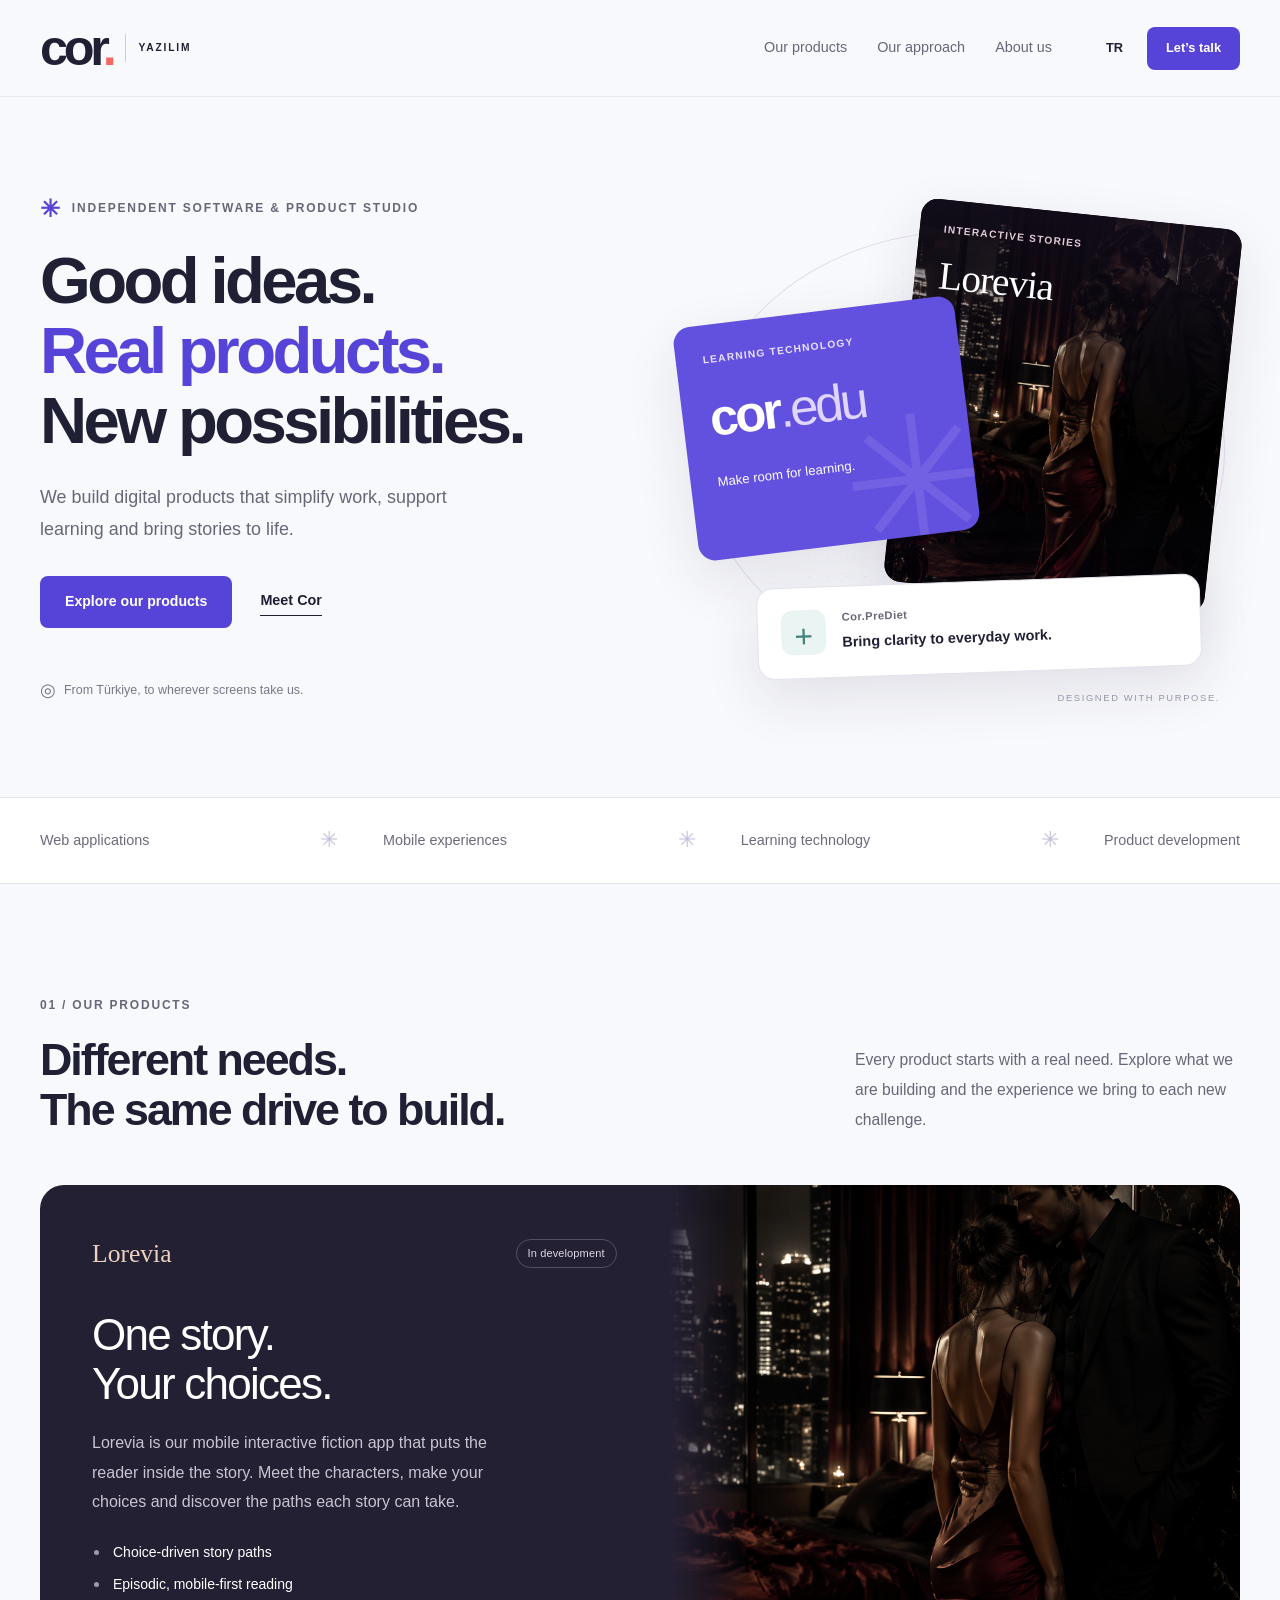
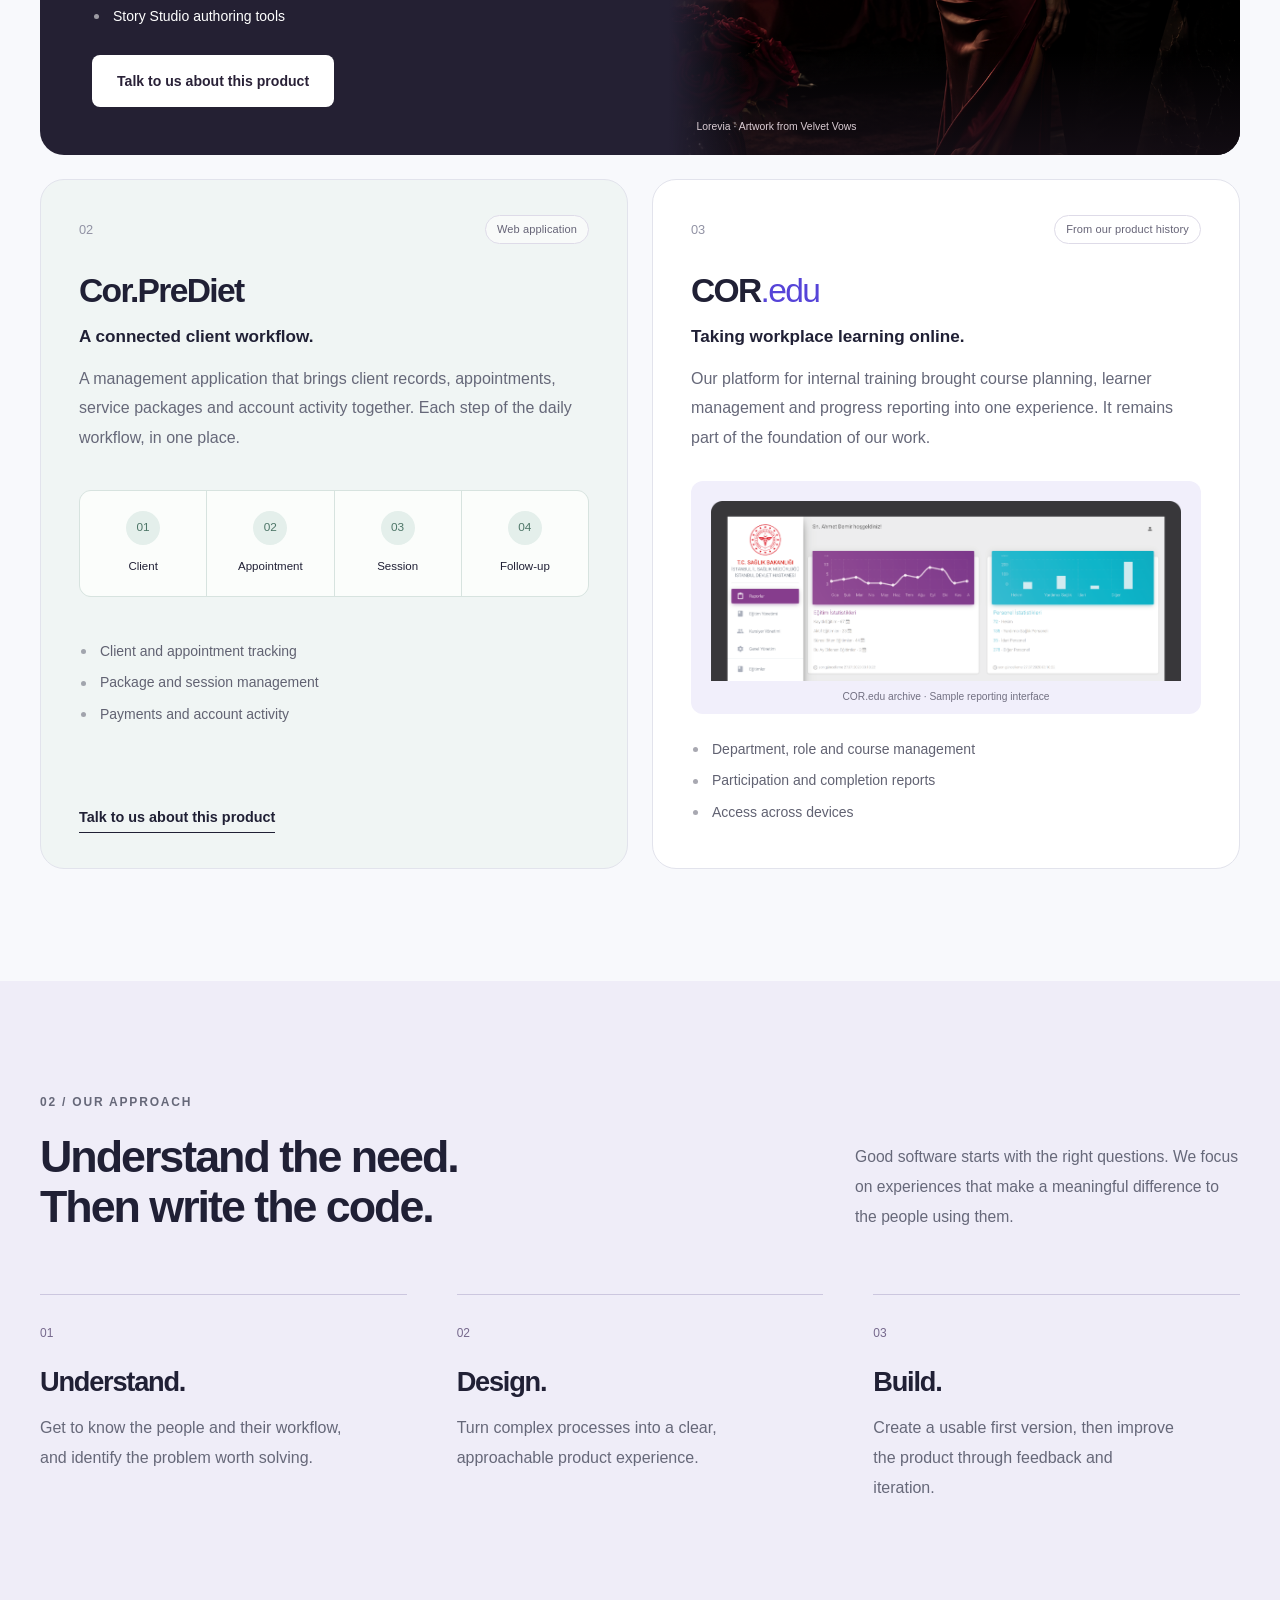
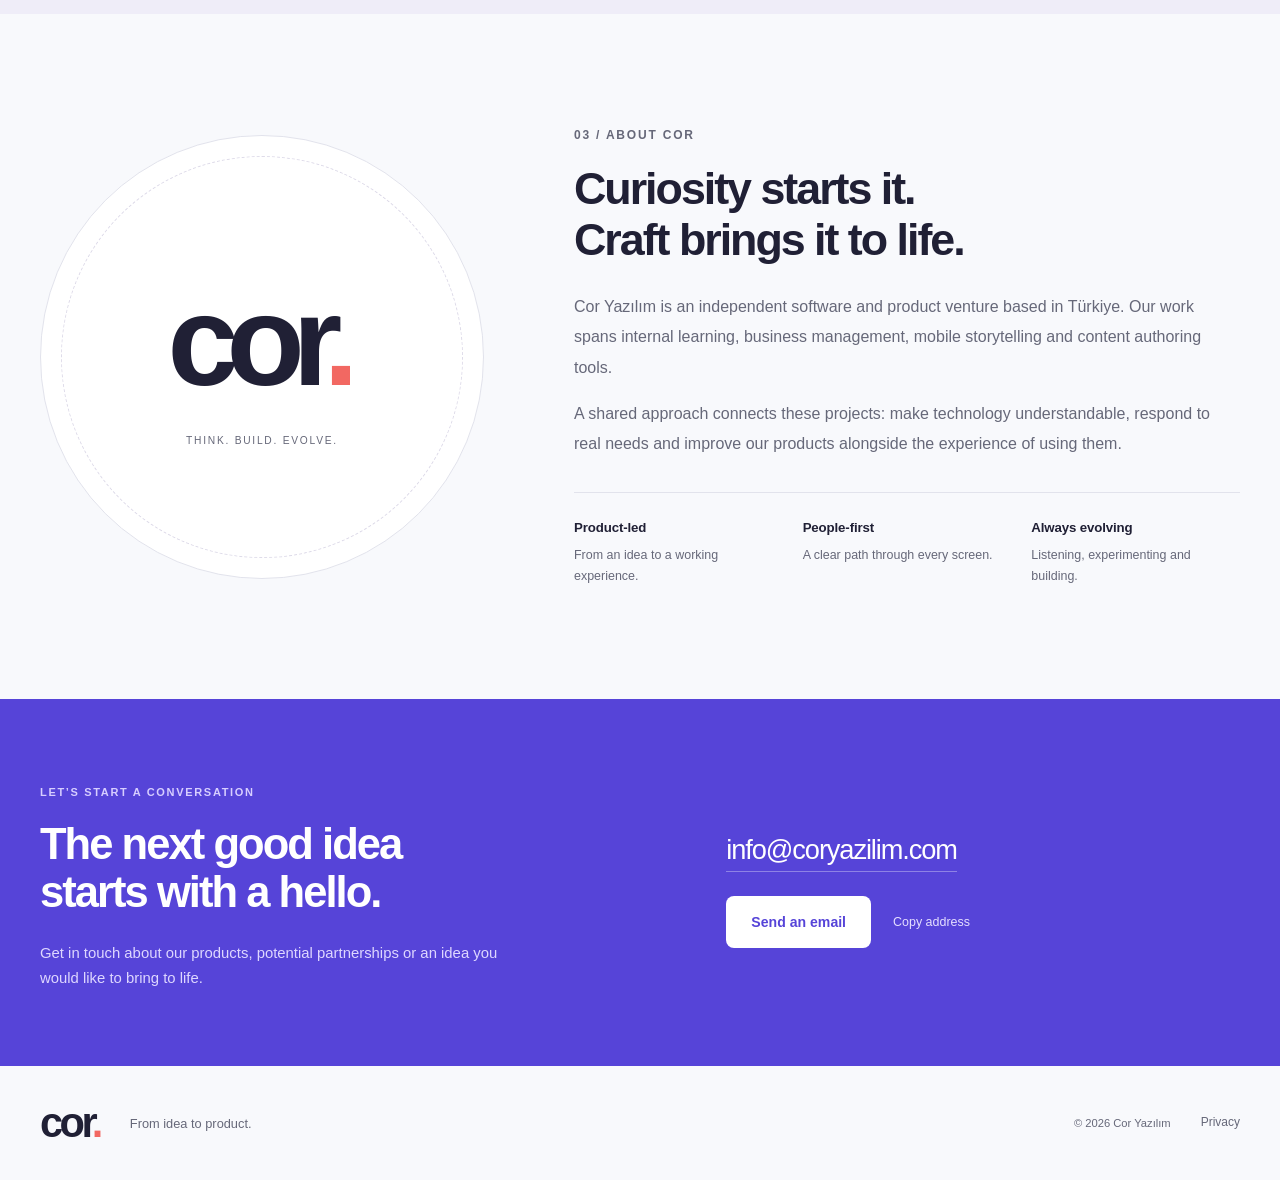
==== en/index.html @ 8e8648dd "Publish Cor Yazılım website in Turkish and English" ====
<!doctype html>
<html lang="en">
<head>
  <meta charset="utf-8"><meta name="viewport" content="width=device-width, initial-scale=1">
  <title>Cor Yazılım — From idea to product.</title><meta name="description" content="Cor Yazılım is an independent software and product studio in Türkiye, building web and mobile products for learning, business operations and interactive storytelling.">
  <meta name="theme-color" content="#f8f9fc"><link rel="canonical" href="https://coryazilim.com/en/">
  <link rel="alternate" hreflang="tr" href="https://coryazilim.com/"><link rel="alternate" hreflang="en" href="https://coryazilim.com/en/"><link rel="alternate" hreflang="x-default" href="https://coryazilim.com/">
  <meta property="og:type" content="website"><meta property="og:site_name" content="Cor Yazılım"><meta property="og:title" content="Cor Yazılım — From idea to product."><meta property="og:description" content="Cor Yazılım is an independent software and product studio in Türkiye, building web and mobile products for learning, business operations and interactive storytelling."><meta property="og:url" content="https://coryazilim.com/en/"><meta property="og:locale" content="en_US">
  <link rel="icon" href="../assets/favicon.svg" type="image/svg+xml"><link rel="stylesheet" href="../assets/site.css"><script src="../assets/site.js" defer></script>
  <script type="application/ld+json">{"@context":"https://schema.org","@type":"Organization","name":"Cor Yazılım","url":"https://coryazilim.com","email":"info@coryazilim.com","description":"Cor Yazılım is an independent software and product studio in Türkiye, building web and mobile products for learning, business operations and interactive storytelling."}</script>
</head>
<body>
<a class="skip-link" href="#main">Skip to content</a>
<header class="site-header"><div class="container header-inner">
  <a class="brand" href="../en/" aria-label="Cor Yazılım"><span class="wordmark">cor<span>.</span></span><span class="brand-label">YAZILIM</span></a>
  <nav class="desktop-nav" aria-label="Main navigation"><a href="#products">Our products</a><a href="#approach">Our approach</a><a href="#about">About us</a></nav>
  <div class="header-actions"><a class="language-link" href="../" hreflang="tr" lang="tr" aria-label="Türkçe görüntüle">TR</a><a class="button button-small header-contact" href="#contact">Let’s talk</a><button class="menu-toggle" aria-expanded="false" aria-controls="mobile-nav"><span>Menu</span><span class="menu-icon" aria-hidden="true"></span></button></div>
</div><nav id="mobile-nav" class="mobile-nav" aria-label="Menu" hidden><a href="#products">Our products</a><a href="#approach">Our approach</a><a href="#about">About us</a><a href="#contact">Let’s talk</a></nav></header>
<main id="main">
<section class="hero container" aria-labelledby="hero-title">
  <div class="hero-copy"><p class="eyebrow"><span class="mini-mark" aria-hidden="true">✳</span>INDEPENDENT SOFTWARE & PRODUCT STUDIO</p><h1 id="hero-title">Good ideas.<br><span>Real products.</span><br>New possibilities.</h1><p class="hero-intro">We build digital products that simplify work, support learning and bring stories to life.</p><div class="hero-actions"><a class="button" href="#products">Explore our products</a><a class="text-link" href="#about">Meet Cor</a></div><p class="hero-foot"><span aria-hidden="true">◎</span>From Türkiye, to wherever screens take us.</p></div>
  <div class="product-composition" aria-label="Our products">
    <div class="composition-grid" aria-hidden="true"></div><span class="composition-orbit" aria-hidden="true"></span>
    <a href="#lorevia" class="preview-card preview-lorevia"><img src="../assets/lorevia-story.png" alt="" width="941" height="1672" fetchpriority="high"><div class="preview-lorevia-content"><span class="micro-label">INTERACTIVE STORIES</span><strong>Lorevia</strong><span>Your choices shape the story.</span></div></a>
    <a href="#cor-edu" class="preview-card preview-edu"><span class="micro-label">LEARNING TECHNOLOGY</span><strong>cor<span>.edu</span></strong><span>Make room for learning.</span><span class="edu-symbol" aria-hidden="true">✳</span></a>
    <a href="#prediet" class="preview-card preview-clinic"><span class="clinic-icon" aria-hidden="true">+</span><div><span class="micro-label">Cor.PreDiet</span><strong>Bring clarity to everyday work.</strong></div></a>
    <span class="composition-note" aria-hidden="true">DESIGNED WITH PURPOSE.</span>
  </div>
</section>
<div class="expertise-strip"><div class="container"><span>Web applications</span><span><i aria-hidden="true">✳</i>Mobile experiences</span><span><i aria-hidden="true">✳</i>Learning technology</span><span><i aria-hidden="true">✳</i>Product development</span></div></div>
<section id="products" class="section container" aria-labelledby="products-title">
  <div class="section-heading"><div><p class="eyebrow">01 / OUR PRODUCTS</p><h2 id="products-title">Different needs.<br>The same drive to build.</h2></div><p>Every product starts with a real need. Explore what we are building and the experience we bring to each new challenge.</p></div>
  <article class="product-feature" id="lorevia"><div class="feature-copy"><div class="product-topline"><span class="product-name">Lorevia</span><span class="badge">In development</span></div><h3>One story.<br>Your choices.</h3><p>Lorevia is our mobile interactive fiction app that puts the reader inside the story. Meet the characters, make your choices and discover the paths each story can take.</p><ul class="feature-list"><li>Choice-driven story paths</li><li>Episodic, mobile-first reading</li><li>Story Studio authoring tools</li></ul><a class="button button-light" href="mailto:info@coryazilim.com?subject=Lorevia">Talk to us about this product</a></div><figure class="lorevia-art"><img src="../assets/lorevia-story.png" alt="Lorevia · Artwork from Velvet Vows" width="941" height="1672" loading="lazy"><figcaption>Lorevia · Artwork from Velvet Vows</figcaption></figure></article>
  <div class="product-grid">
    <article class="product-card clinic-card" id="prediet"><div class="product-topline"><span class="product-number">02</span><span class="badge badge-light">Web application</span></div><h3>Cor.PreDiet</h3><p class="product-subtitle">A connected client workflow.</p><p>A management application that brings client records, appointments, service packages and account activity together. Each step of the daily workflow, in one place.</p><div class="workflow" aria-label="A connected client workflow."><div><span class="workflow-number">01</span><span>Client</span></div><div><span class="workflow-number">02</span><span>Appointment</span></div><div><span class="workflow-number">03</span><span>Session</span></div><div><span class="workflow-number">04</span><span>Follow-up</span></div></div><ul class="feature-list"><li>Client and appointment tracking</li><li>Package and session management</li><li>Payments and account activity</li></ul><a class="text-link" href="mailto:info@coryazilim.com?subject=Cor.PreDiet">Talk to us about this product</a></article>
    <article class="product-card edu-card" id="cor-edu"><div class="product-topline"><span class="product-number">03</span><span class="badge badge-light">From our product history</span></div><h3>COR<span>.edu</span></h3><p class="product-subtitle">Taking workplace learning online.</p><p>Our platform for internal training brought course planning, learner management and progress reporting into one experience. It remains part of the foundation of our work.</p><figure class="edu-art"><a href="../assets/cor-edu.png" target="_blank" rel="noopener" aria-label="COR.edu archive · Sample reporting interface"><img src="../assets/cor-edu.png" alt="COR.edu archive · Sample reporting interface" width="4066" height="3309" loading="lazy"></a><figcaption>COR.edu archive · Sample reporting interface</figcaption></figure><ul class="feature-list"><li>Department, role and course management</li><li>Participation and completion reports</li><li>Access across devices</li></ul></article>
  </div>
</section>
<section id="approach" class="approach section" aria-labelledby="approach-title"><div class="container"><div class="section-heading"><div><p class="eyebrow">02 / OUR APPROACH</p><h2 id="approach-title">Understand the need.<br>Then write the code.</h2></div><p>Good software starts with the right questions. We focus on experiences that make a meaningful difference to the people using them.</p></div><div class="steps"><article><span class="step-number">01</span><h3>Understand.</h3><p>Get to know the people and their workflow, and identify the problem worth solving.</p></article><article><span class="step-number">02</span><h3>Design.</h3><p>Turn complex processes into a clear, approachable product experience.</p></article><article><span class="step-number">03</span><h3>Build.</h3><p>Create a usable first version, then improve the product through feedback and iteration.</p></article></div></div></section>
<section id="about" class="section container about" aria-labelledby="about-title"><div class="about-brand" aria-hidden="true"><span>cor<span>.</span></span><p>THINK. BUILD. EVOLVE.</p></div><div class="about-copy"><p class="eyebrow">03 / ABOUT COR</p><h2 id="about-title">Curiosity starts it.<br>Craft brings it to life.</h2><p>Cor Yazılım is an independent software and product venture based in Türkiye. Our work spans internal learning, business management, mobile storytelling and content authoring tools.</p><p>A shared approach connects these projects: make technology understandable, respond to real needs and improve our products alongside the experience of using them.</p><div class="values"><div><h3>Product-led</h3><p>From an idea to a working experience.</p></div><div><h3>People-first</h3><p>A clear path through every screen.</p></div><div><h3>Always evolving</h3><p>Listening, experimenting and building.</p></div></div></div></section>
<section id="contact" class="contact-section" aria-labelledby="contact-title"><div class="container contact-inner"><div><p class="eyebrow">LET’S START A CONVERSATION</p><h2 id="contact-title">The next good idea<br>starts with a hello.</h2><p>Get in touch about our products, potential partnerships or an idea you would like to bring to life.</p></div><div class="contact-actions"><a class="contact-email" href="mailto:info@coryazilim.com?subject=Cor%20Yaz%C4%B1l%C4%B1m">info@coryazilim.com</a><div><a class="button button-white" href="mailto:info@coryazilim.com?subject=Cor%20Yaz%C4%B1l%C4%B1m">Send an email</a><button class="copy-email" data-email="info@coryazilim.com" data-success="Email address copied." data-failure="You can select and copy the email address.">Copy address</button></div><p class="copy-status" role="status" aria-live="polite"></p></div></div></section>
</main>
<footer class="container site-footer"><a class="brand" href="#main" aria-label="Cor Yazılım"><span class="wordmark">cor<span>.</span></span><span class="brand-label">YAZILIM</span></a><p>From idea to product.</p><div><span>© 2026 Cor Yazılım</span><button class="privacy-open">Privacy</button></div></footer>
<dialog class="privacy-dialog" aria-labelledby="privacy-title"><div><button class="privacy-close" aria-label="Close">×</button><p class="eyebrow">COR YAZILIM</p><h2 id="privacy-title">About your privacy</h2><p>This website uses no contact forms, analytics tools or tracking cookies. Email links open your own email application; messages are not sent through this website. The site is hosted on GitHub Pages, which may process technical access logs.</p><a class="text-link" href="mailto:info@coryazilim.com">info@coryazilim.com</a></div></dialog>
</body></html>
---- assets/site.css ----
@charset "UTF-8";
:root{--ink:#202035;--muted:#666879;--paper:#f8f9fc;--purple:#5644d8;--coral:#f26862;--line:#e2e3ec;--radius:24px;--font:Inter,-apple-system,BlinkMacSystemFont,"Segoe UI",sans-serif}
*{box-sizing:border-box}html{scroll-behavior:smooth;scroll-padding-top:100px}body{margin:0;background:var(--paper);color:var(--ink);font-family:var(--font);font-size:16px;line-height:1.65;-webkit-font-smoothing:antialiased}a{color:inherit;text-decoration:none}button{font:inherit;color:inherit;cursor:pointer}a,button{-webkit-tap-highlight-color:transparent}button:disabled{cursor:default}img{max-width:100%;display:block}button,a{touch-action:manipulation}a:focus-visible,button:focus-visible{outline:3px solid var(--coral);outline-offset:5px}button{border:0}h1,h2,h3,p,figure{margin:0}h1,h2,h3{line-height:1.12;letter-spacing:-.045em}h2{font-size:clamp(2rem,3.5vw,3.1rem);font-weight:650}h3{font-weight:650}p{color:var(--muted)}.container{width:min(1200px,calc(100% - 80px));margin-inline:auto}.section{padding-block:112px}.eyebrow{font-size:.75rem;letter-spacing:.15em;font-weight:650;line-height:1.6;color:var(--muted);display:flex;align-items:center;gap:10px}.mini-mark{font-size:24px;color:var(--purple);line-height:1}.skip-link{position:fixed;top:12px;left:12px;transform:translateY(-160%);z-index:30;padding:12px 24px;background:var(--ink);color:white;border-radius:6px}.skip-link:focus{transform:translateY(0)}
.site-header{position:sticky;top:0;z-index:20;background:rgba(248,249,252,.94);backdrop-filter:blur(20px);border-bottom:1px solid rgba(226,227,236,.7)}.header-inner{display:flex;align-items:center;justify-content:space-between;height:96px;gap:32px}.brand{display:flex;gap:12px;align-items:center;flex-shrink:0}.wordmark{font-size:3.15rem;letter-spacing:-.085em;font-weight:800;line-height:1}.wordmark>span{color:var(--coral)}.brand-label{font-size:.64rem;letter-spacing:.18em;border-left:1px solid #cbccd6;padding:6px 0 6px 13px;font-weight:600}.desktop-nav{display:flex;gap:30px;margin-left:auto;margin-right:22px}.desktop-nav a{font-size:.9rem;color:var(--muted);transition:color .2s}.desktop-nav a:hover,.text-link:hover{color:var(--purple)}.header-actions{display:flex;align-items:center;gap:24px}.language-link{font-size:.8rem;font-weight:650;padding:8px 0}.button{min-height:52px;display:inline-flex;align-items:center;justify-content:center;padding:13px 25px;border-radius:8px;background:var(--purple);color:#fff;font-weight:600;font-size:.88rem;transition:background .2s,transform .2s;line-height:1.5}.button:hover{background:#4231b5;transform:translateY(-2px)}.button-small{min-height:43px;padding:10px 19px;font-size:.8rem}.text-link{font-size:.9rem;font-weight:600;border-bottom:1px solid currentColor;padding:3px 0;align-self:center;line-height:1.5}.menu-toggle{display:none;background:transparent;align-items:center;gap:9px;padding:10px 0;font-size:.85rem}.menu-icon{width:20px;height:9px;border-block:1.5px solid}.mobile-nav{padding:0 24px 20px;border-top:1px solid var(--line)}.mobile-nav a{padding:12px 0;display:block}.mobile-nav[hidden]{display:none}
.hero{min-height:700px;display:grid;grid-template-columns:1.1fr 1fr;align-items:center;gap:35px;padding-block:80px 72px}.hero h1{font-size:clamp(3.25rem,5.1vw,4.6rem);line-height:1.075;letter-spacing:-.055em;font-weight:650;margin:25px 0}.hero h1>span{color:var(--purple)}.hero-intro{font-size:1.12rem;line-height:1.8;max-width:465px}.hero-actions{display:flex;gap:28px;align-items:center;margin-top:30px}.hero-foot{font-size:.78rem;display:flex;align-items:center;gap:8px;margin-top:48px;color:#777888}.hero-foot>span{font-size:18px}.product-composition{height:510px;position:relative;isolation:isolate}.composition-grid{position:absolute;inset:10px -12px 0 0;background-image:radial-gradient(#d7d6e3 .8px,transparent .8px);background-size:19px 19px;mask-image:radial-gradient(ellipse,black 30%,transparent 72%);z-index:-2}.composition-orbit{position:absolute;inset:35px 15px 35px 15px;border:1px solid #e3deef;border-radius:50%;z-index:-1;transform:rotate(-25deg)}.preview-card{position:absolute;border-radius:17px;box-shadow:0 20px 55px #2c24471c;transition:transform .4s cubic-bezier(.2,.65,.3,1)}.preview-card:hover{transform:translateY(-8px) rotate(0)}.preview-lorevia{width:58%;height:385px;right:16px;top:17px;overflow:hidden;background:#251927;transform:rotate(6deg);color:white}.preview-lorevia img{width:100%;height:100%;object-fit:cover;object-position:center 37%}.preview-lorevia:after{position:absolute;content:"";inset:0;background:linear-gradient(transparent 28%,#1c1122e8)}.preview-lorevia-content{position:absolute;bottom:25px;left:24px;right:20px;z-index:1;display:flex;flex-direction:column;gap:7px}.micro-label{font-size:.64rem;letter-spacing:.12em;font-weight:600;line-height:1.5}.preview-lorevia-content>.micro-label{color:#e2ccd7}.preview-lorevia-content strong{font-family:Georgia,serif;font-size:2.45rem;letter-spacing:-.025em;font-weight:400}.preview-lorevia-content>span:last-child{font-size:.78rem;color:#f4dfe9}.preview-edu{width:51%;min-height:235px;left:0;top:115px;padding:27px;background:#6250df;color:white;transform:rotate(-7deg);display:flex;flex-direction:column;gap:10px;overflow:hidden}.preview-edu strong{font-size:3.2rem;letter-spacing:-.065em;z-index:1}.preview-edu strong>span{font-weight:400;color:#dfd5ff}.preview-edu>span:not(.micro-label):not(.edu-symbol){font-size:.82rem;z-index:1}.preview-edu .micro-label{color:#e8e2ff;z-index:1}.edu-symbol{position:absolute;right:-19px;bottom:-55px;font-size:180px;line-height:1.2;opacity:.1}.preview-clinic{bottom:33px;left:13%;width:80%;display:flex;align-items:center;gap:16px;padding:22px 23px;background:#fff;border:1px solid var(--line);transform:rotate(-2deg)}.clinic-icon{height:45px;width:45px;display:grid;place-items:center;border-radius:12px;background:#eaf4f2;color:#44837b;font-size:2rem;font-weight:300;flex-shrink:0}.preview-clinic>div{display:flex;flex-direction:column;gap:5px}.preview-clinic .micro-label{color:var(--muted);font-size:.7rem;letter-spacing:.04em}.preview-clinic strong{font-size:.9rem;font-weight:600}.composition-note{position:absolute;right:20px;bottom:0;font-size:.59rem;letter-spacing:.17em;color:#9996aa}.expertise-strip{border-block:1px solid var(--line);background:#fff}.expertise-strip>.container{display:flex;align-items:center;justify-content:space-between;gap:20px;min-height:85px}.expertise-strip span{display:flex;align-items:center;gap:45px;color:#6b6b7d;font-weight:500;font-size:.9rem}.expertise-strip i{font-style:normal;color:#c4bfd9;font-size:22px}
.section-heading{display:flex;justify-content:space-between;gap:80px;align-items:end;margin-bottom:50px}.section-heading h2{margin-top:19px}.section-heading>p{max-width:385px;line-height:1.9;font-size:.98rem}.product-feature{display:grid;grid-template-columns:1.1fr 1fr;background:#242033;border-radius:var(--radius);overflow:hidden;color:white;min-height:515px}.feature-copy{padding:48px 52px;display:flex;flex-direction:column;align-items:flex-start}.product-topline{display:flex;align-items:center;justify-content:space-between;gap:16px;width:100%;margin-bottom:35px}.product-name{font-family:Georgia,serif;font-size:1.6rem;color:#ecd1c1}.badge{display:inline-flex;border:1px solid #ffffff35;padding:5px 11px;border-radius:30px;font-size:.69rem;line-height:1.5;color:#ddd5e4;letter-spacing:.01em;white-space:nowrap}.feature-copy h3{font-size:2.75rem;font-weight:500;letter-spacing:-.04em;margin-bottom:20px}.feature-copy>p{color:#c9c3d1;line-height:1.85;font-size:.98rem;max-width:420px}.feature-list{padding:0;list-style:none;display:grid;gap:8px;font-size:.85rem;margin:24px 0 27px;line-height:1.7}.feature-list li{position:relative;padding-left:21px}.feature-list li:before{content:"";position:absolute;left:2px;top:.65em;width:5px;height:5px;background:currentColor;border-radius:50%;opacity:.55}.button-light{background:#fff;color:#292137;margin-top:auto}.button-light:hover{background:#efe6f5}.lorevia-art{position:relative;min-height:515px}.lorevia-art img{width:100%;height:100%;position:absolute;object-fit:cover;object-position:center 46%}.lorevia-art:after{content:"";position:absolute;inset:0;background:linear-gradient(90deg,#242033 0%,transparent 14%),linear-gradient(0deg,#181019bd,transparent 18%)}.lorevia-art figcaption{position:absolute;bottom:20px;left:28px;right:20px;font-size:.65rem;z-index:1;color:#dbcdd4}.product-grid{display:grid;grid-template-columns:1fr 1fr;gap:24px;margin-top:24px}.product-card{border:1px solid var(--line);border-radius:var(--radius);background:white;padding:35px 38px;display:flex;flex-direction:column;align-items:flex-start;overflow:hidden}.product-card .product-topline{margin-bottom:28px}.product-number{font-size:.8rem;color:#9192a4}.badge-light{color:#666477;border-color:#dedbe8;background:#fff8}.product-card h3{font-size:2.1rem;letter-spacing:-.05em}.product-card h3>span{color:var(--purple);font-weight:450}.product-subtitle{color:var(--ink);font-weight:550;margin-block:13px;font-size:1.07rem}.product-card>p:not(.product-subtitle){font-size:.93rem;line-height:1.85}.clinic-card{background:#f0f5f4}.workflow{display:grid;grid-template-columns:repeat(4,1fr);width:100%;gap:1px;background:#d7e3df;border:1px solid #d7e3df;border-radius:12px;overflow:hidden;margin-block:37px 19px}.workflow>div{background:#fbfdfb;padding:20px 6px;display:flex;flex-direction:column;align-items:center;gap:12px;font-size:.72rem;font-weight:500}.workflow-number{display:grid;place-items:center;width:34px;height:34px;border-radius:50%;background:#e4efeb;color:#4e7668;font-size:.74rem}.product-card .text-link{align-self:flex-start;margin-top:auto}.edu-art{margin-top:28px;width:100%;max-height:244px;overflow:hidden;position:relative;background:#f1effb;border-radius:12px;flex-shrink:0;padding:20px 20px 33px}.edu-art img{width:100%;height:180px;object-fit:cover;object-position:top;transition:transform .4s}.edu-art a:hover img{transform:scale(1.025)}.edu-art figcaption{color:#727082;font-size:.64rem;text-align:center;position:absolute;bottom:8px;left:8px;right:8px}.product-card .feature-list{color:#616272;margin-bottom:8px;font-size:.82rem}.clinic-card .feature-list{margin-bottom:27px}.approach{background:#efedf8}.steps{display:grid;grid-template-columns:repeat(3,1fr);gap:50px;margin-top:62px}.steps article{border-top:1px solid #ccc7df;padding-top:24px}.step-number{font-size:.75rem;font-weight:500;color:#76698d}.steps h3{font-size:1.7rem;margin-block:22px 16px}.steps p{font-size:.95rem;line-height:1.85;max-width:305px}.about{display:grid;grid-template-columns:.8fr 1.2fr;gap:90px;align-items:center}.about-brand{aspect-ratio:1/1;background:#fff;border:1px solid var(--line);border-radius:50%;display:flex;flex-direction:column;align-items:center;justify-content:center;position:relative}.about-brand:before{position:absolute;content:"";inset:20px;border:1px dashed #dedbe9;border-radius:50%}.about-brand>span{font-size:8rem;font-weight:750;letter-spacing:-.095em;line-height:1.2;padding-right:10px}.about-brand>span>span{color:var(--coral)}.about-brand>p{font-size:.64rem;letter-spacing:.17em;margin-top:15px}.about-copy h2{margin-block:18px 28px}.about-copy>p:not(.eyebrow){font-size:.96rem;line-height:1.9;margin-top:16px}.values{display:grid;grid-template-columns:repeat(3,1fr);gap:20px;border-top:1px solid var(--line);margin-top:32px;padding-top:25px}.values h3{font-size:.83rem;letter-spacing:-.01em;line-height:1.5;margin-bottom:7px}.values p{font-size:.78rem;line-height:1.7}.contact-section{background:var(--purple);color:#fff;padding:85px 0 76px;position:relative;overflow:hidden}.contact-inner{display:grid;grid-template-columns:1.2fr 1fr;gap:70px;align-items:center}.contact-section .eyebrow{color:#d7ceff;font-size:.69rem}.contact-section h2{font-size:clamp(2rem,3.4vw,3rem);margin-block:18px 24px;font-weight:550}.contact-section p:not(.eyebrow){color:#ded7ff;font-size:.93rem;max-width:460px}.contact-actions{padding-top:40px}.contact-email{font-size:clamp(1.05rem,2.25vw,1.7rem);letter-spacing:-.04em;font-weight:500;display:inline-block;border-bottom:1px solid #ffffff55;margin-bottom:24px;line-height:1.5;overflow-wrap:anywhere}.contact-actions>div{display:flex;align-items:center;gap:22px}.button-white{background:#fff;color:var(--purple)}.button-white:hover{background:#eee9ff}.copy-email{background:transparent;color:#e5dfff;padding:12px 0;font-size:.78rem}.copy-email:hover{color:white;text-decoration:underline}.copy-status{min-height:24px;margin-top:12px;font-size:.75rem!important}.site-footer{display:flex;align-items:center;gap:30px;padding-block:36px}.site-footer>.brand .wordmark{font-size:2.6rem}.site-footer>.brand .brand-label{display:none}.site-footer>p{font-size:.8rem}.site-footer>div{display:flex;align-items:center;gap:30px;margin-left:auto;font-size:.7rem;color:var(--muted)}.privacy-open{background:transparent;font-size:.75rem;padding:8px 0}.privacy-open:hover{text-decoration:underline}.privacy-dialog{max-width:560px;width:calc(100% - 40px);border:1px solid var(--line);border-radius:20px;padding:0;background:var(--paper);color:var(--ink);box-shadow:0 30px 100px #1116}.privacy-dialog::backdrop{background:#17142199;backdrop-filter:blur(4px)}.privacy-dialog>div{padding:38px}.privacy-dialog h2{font-size:1.8rem;margin-block:16px 24px}.privacy-dialog p:not(.eyebrow){margin-bottom:25px;font-size:.96rem}.privacy-close{position:absolute;right:15px;top:8px;background:none;font-size:2rem;font-weight:300;padding:4px 10px;color:var(--muted)}
@media(min-width:1500px){.hero{min-height:740px}.product-composition{height:535px}}
@media(max-width:1100px){.container{width:calc(100% - 64px)}.desktop-nav{gap:20px;margin-right:0}.header-inner{gap:20px}.header-actions{gap:19px}.hero{gap:20px}.hero h1{font-size:4.7vw}.product-composition{height:450px}.preview-lorevia{height:335px;width:60%}.preview-edu{top:100px;padding:23px;min-height:210px}.preview-edu strong{font-size:2.7rem}.preview-clinic{padding:18px;bottom:28px;width:90%;left:5%}.micro-label{font-size:.6rem}.expertise-strip span{gap:22px;font-size:.81rem}.section-heading{gap:40px}.section-heading>p{max-width:330px}.feature-copy{padding:38px}.feature-copy h3{font-size:2.4rem}.product-card{padding:30px}.product-topline{flex-wrap:wrap;gap:8px}.about{gap:55px}.about-brand>span{font-size:6.3rem}.contact-inner{gap:35px}}
@media(max-width:860px){.desktop-nav{display:none}.header-inner{height:82px}.header-actions{margin-left:auto}.menu-toggle{display:flex}.hero{min-height:auto;grid-template-columns:1fr 1fr;padding-block:65px;gap:22px}.hero h1{font-size:4.8vw}.hero .eyebrow{font-size:.6rem;letter-spacing:.1em}.hero-intro{font-size:.98rem}.hero-actions{gap:18px;flex-wrap:wrap}.hero-foot{font-size:.68rem;margin-top:28px}.product-composition{height:410px}.preview-lorevia{height:305px;right:0;width:66%;top:10px}.preview-lorevia-content{left:17px;bottom:20px}.preview-lorevia-content strong{font-size:2rem}.preview-edu{width:56%;min-height:175px;padding:17px;top:105px}.preview-edu strong{font-size:2.2rem}.preview-edu>span:not(.micro-label):not(.edu-symbol){font-size:.68rem}.preview-edu .micro-label{font-size:.5rem}.preview-clinic{gap:11px;padding:15px;bottom:35px;left:1%;width:100%}.preview-clinic strong{font-size:.75rem}.clinic-icon{width:35px;height:35px;font-size:1.5rem}.expertise-strip>.container{flex-wrap:wrap;justify-content:center;padding-block:22px;gap:12px 35px}.expertise-strip i{display:none}.section{padding-block:80px}.section-heading>p{font-size:.9rem;max-width:280px}.section-heading{gap:24px}.product-feature{grid-template-columns:1.1fr .9fr}.feature-copy{padding:32px}.feature-copy h3{font-size:2.15rem}.feature-copy>p{font-size:.9rem}.product-grid{gap:18px}.product-card{padding:26px}.product-subtitle{font-size:1rem}.workflow{grid-template-columns:repeat(2,1fr);margin-block:25px 12px}.workflow>div{flex-direction:row;justify-content:center;padding:13px 6px;font-size:.66rem;gap:7px}.workflow-number{width:23px;height:23px;font-size:.6rem}.steps{gap:28px}.steps p{font-size:.87rem}.about{grid-template-columns:.65fr 1fr;gap:35px}.about-brand>span{font-size:5rem}.about-brand>p{font-size:.47rem}.values{grid-template-columns:1fr;gap:14px}.values>div{display:flex;gap:12px;align-items:baseline}.values h3{min-width:95px;margin:0}.contact-inner{grid-template-columns:1fr 1fr}.contact-actions{padding-top:22px}.contact-actions>div{gap:15px;flex-wrap:wrap}.contact-email{font-size:1.25rem}}
@media(max-width:600px){.container{width:calc(100% - 44px)}html{scroll-padding-top:88px}.header-inner{height:76px;gap:14px}.wordmark{font-size:2.65rem}.brand{gap:8px}.brand-label{font-size:.54rem;padding-left:10px}.header-contact{display:none}.header-actions{gap:20px}.hero{display:flex;flex-direction:column;align-items:stretch;padding-top:46px;padding-bottom:32px;gap:15px}.hero h1{font-size:clamp(2.65rem,9.6vw,3.7rem);line-height:1.09;margin-top:20px}.hero .eyebrow{font-size:.59rem;letter-spacing:.09em}.hero-intro{font-size:1rem;line-height:1.8;max-width:390px}.hero-actions{margin-top:26px;gap:25px}.hero-foot{font-size:.71rem;margin-top:28px}.product-composition{height:410px;width:min(380px,100%);align-self:center;margin-top:15px}.preview-lorevia{width:59%;height:300px;top:15px;right:6%;}.preview-edu{width:52%;min-height:186px;top:104px;left:3%;padding:21px}.preview-edu strong{font-size:2.5rem}.preview-edu .micro-label{font-size:.52rem}.preview-edu>span:not(.micro-label):not(.edu-symbol){font-size:.74rem}.preview-clinic{left:9%;width:85%;bottom:40px;padding:18px}.preview-clinic strong{font-size:.8rem}.composition-note{right:20px;bottom:12px}.expertise-strip>.container{gap:12px 25px;justify-content:space-between;min-height:94px}.expertise-strip span{font-size:.73rem}.section{padding-block:68px}h2{font-size:2rem;line-height:1.17}.section-heading{display:block;margin-bottom:30px}.section-heading>p{max-width:none;margin-top:23px;font-size:.94rem;line-height:1.85}.eyebrow{font-size:.65rem;letter-spacing:.13em}.product-feature{display:flex;flex-direction:column}.feature-copy{padding:29px}.product-topline{margin-bottom:27px}.feature-copy h3{font-size:2.5rem}.feature-copy>p{font-size:.95rem}.feature-list{font-size:.83rem;margin-top:22px}.feature-copy .button{font-size:.8rem}.lorevia-art{min-height:340px;max-height:340px;overflow:hidden}.lorevia-art img{object-position:50% 38%}.lorevia-art:after{background:linear-gradient(#242033,transparent 24%),linear-gradient(0deg,#181019aa,transparent 18%)}.lorevia-art figcaption{font-size:.6rem;left:24px}.product-grid{grid-template-columns:1fr;gap:20px;margin-top:20px}.product-card{padding:28px}.product-card h3{font-size:2rem}.product-card .badge{font-size:.64rem}.product-card>p:not(.product-subtitle){font-size:.94rem}.workflow{grid-template-columns:repeat(4,1fr);margin-block:27px 14px}.workflow>div{flex-direction:column;padding:15px 4px;gap:8px}.workflow-number{width:30px;height:30px}.edu-art{max-height:250px}.edu-art img{height:177px}.steps{grid-template-columns:1fr;gap:30px;margin-top:37px}.steps article{display:grid;grid-template-columns:35px 1fr;column-gap:15px;padding-top:22px}.step-number{padding-top:6px}.steps h3{margin:0 0 13px;font-size:1.65rem}.steps p{grid-column:2;font-size:.95rem;max-width:none}.about{display:flex;flex-direction:column-reverse;gap:38px}.about-brand{width:220px;align-self:flex-start}.about-brand>span{font-size:5.5rem}.about-brand>p{font-size:.47rem}.about-copy>p:not(.eyebrow){font-size:.96rem}.values{gap:17px}.values h3{font-size:.85rem;min-width:113px}.values p{font-size:.8rem}.contact-section{padding-block:57px 40px}.contact-inner{display:block}.contact-section h2{font-size:2.15rem;line-height:1.16;margin-top:20px}.contact-section p:not(.eyebrow){font-size:.94rem}.contact-actions{padding-top:31px}.contact-email{font-size:clamp(1.15rem,5vw,1.5rem)}.contact-actions>div{gap:24px}.site-footer{padding-block:25px;gap:15px;flex-wrap:wrap}.site-footer>.brand .wordmark{font-size:2.5rem}.site-footer>p{font-size:.76rem}.site-footer>div{width:100%;margin-left:0;justify-content:space-between;font-size:.68rem;border-top:1px solid var(--line);padding-top:15px}.privacy-dialog>div{padding:29px}.privacy-dialog h2{font-size:1.65rem}}
.composition-orbit{transform:none}.preview-lorevia-content{top:22px;bottom:auto}.preview-lorevia-content>span:last-child{display:none}.preview-lorevia:after{background:linear-gradient(#160f21b3,transparent 55%,#160f2133)}.product-card>p:not(.product-subtitle),.feature-copy>p,.about-copy>p:not(.eyebrow),.steps p{font-size:1rem}.feature-list,.product-card .feature-list{font-size:.875rem}
@media(prefers-reduced-motion:reduce){html{scroll-behavior:auto}*,*:before,*:after{transition:none!important;animation:none!important}}
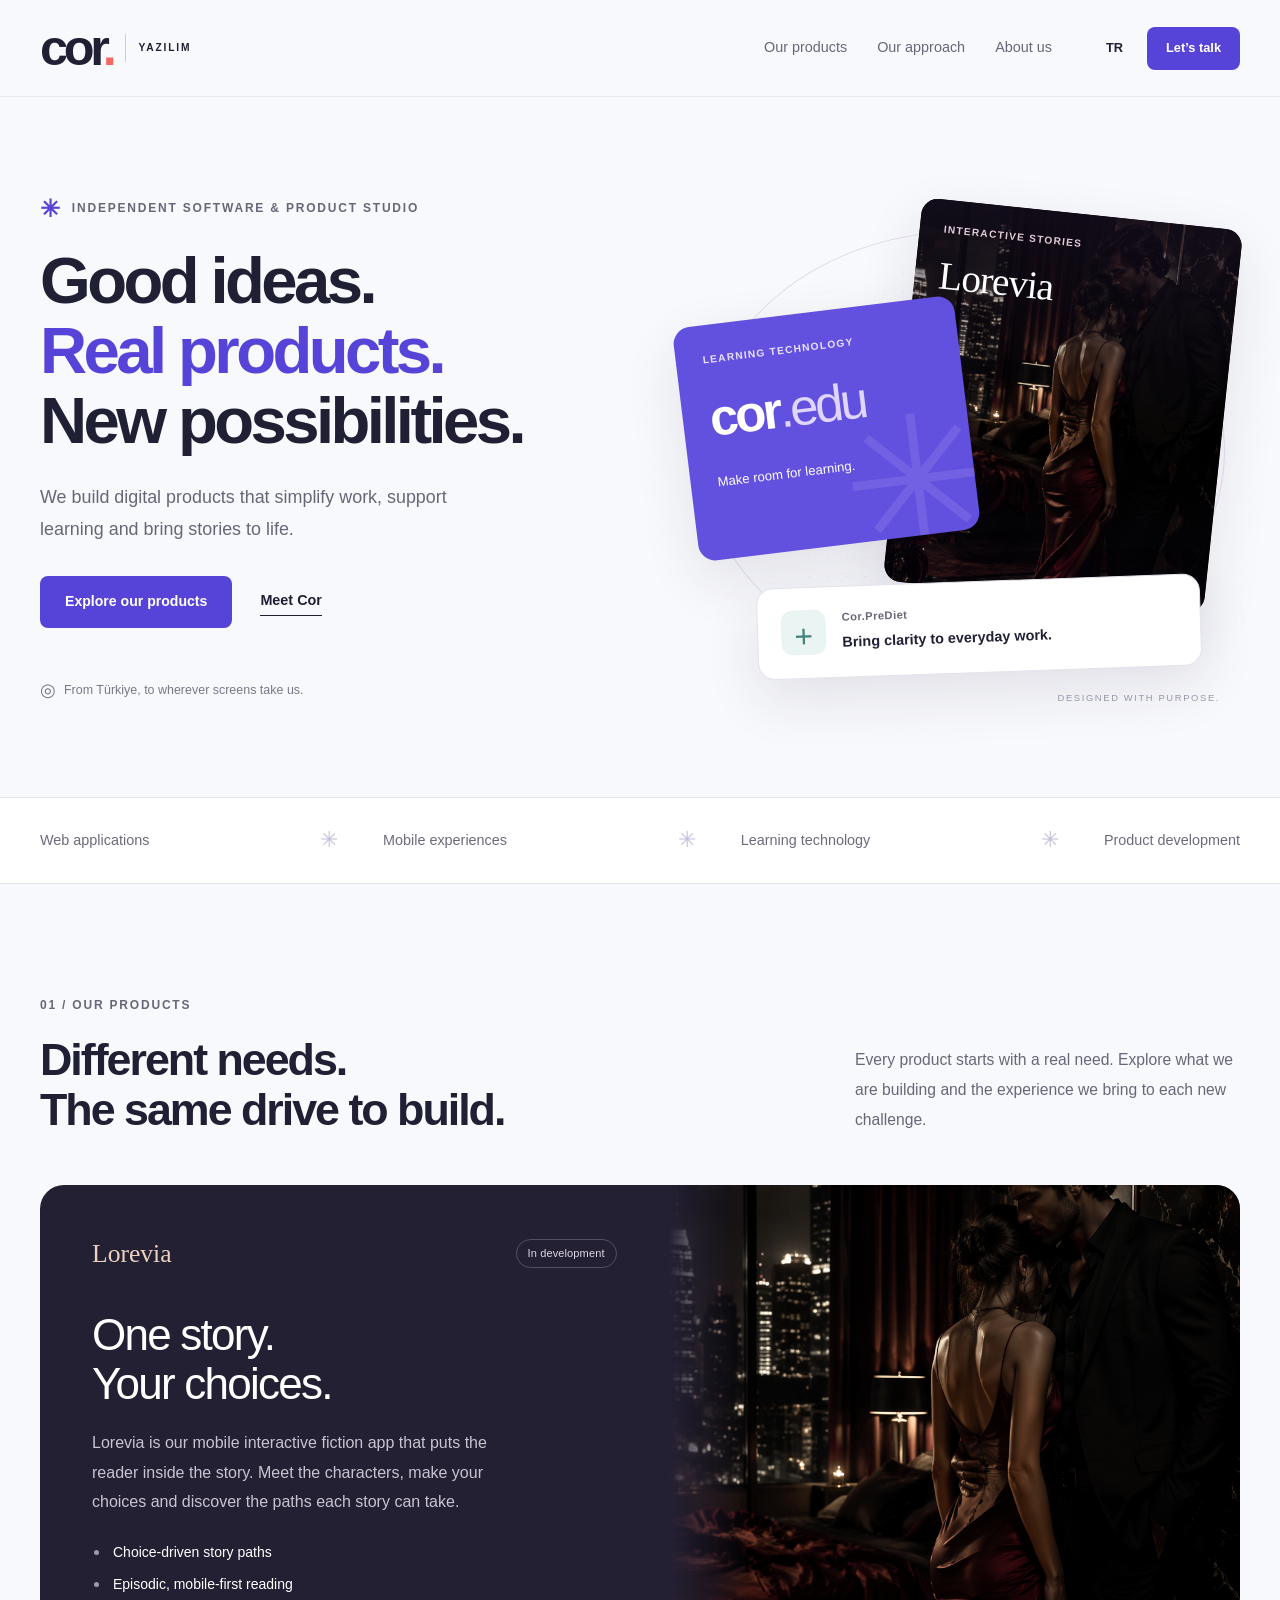
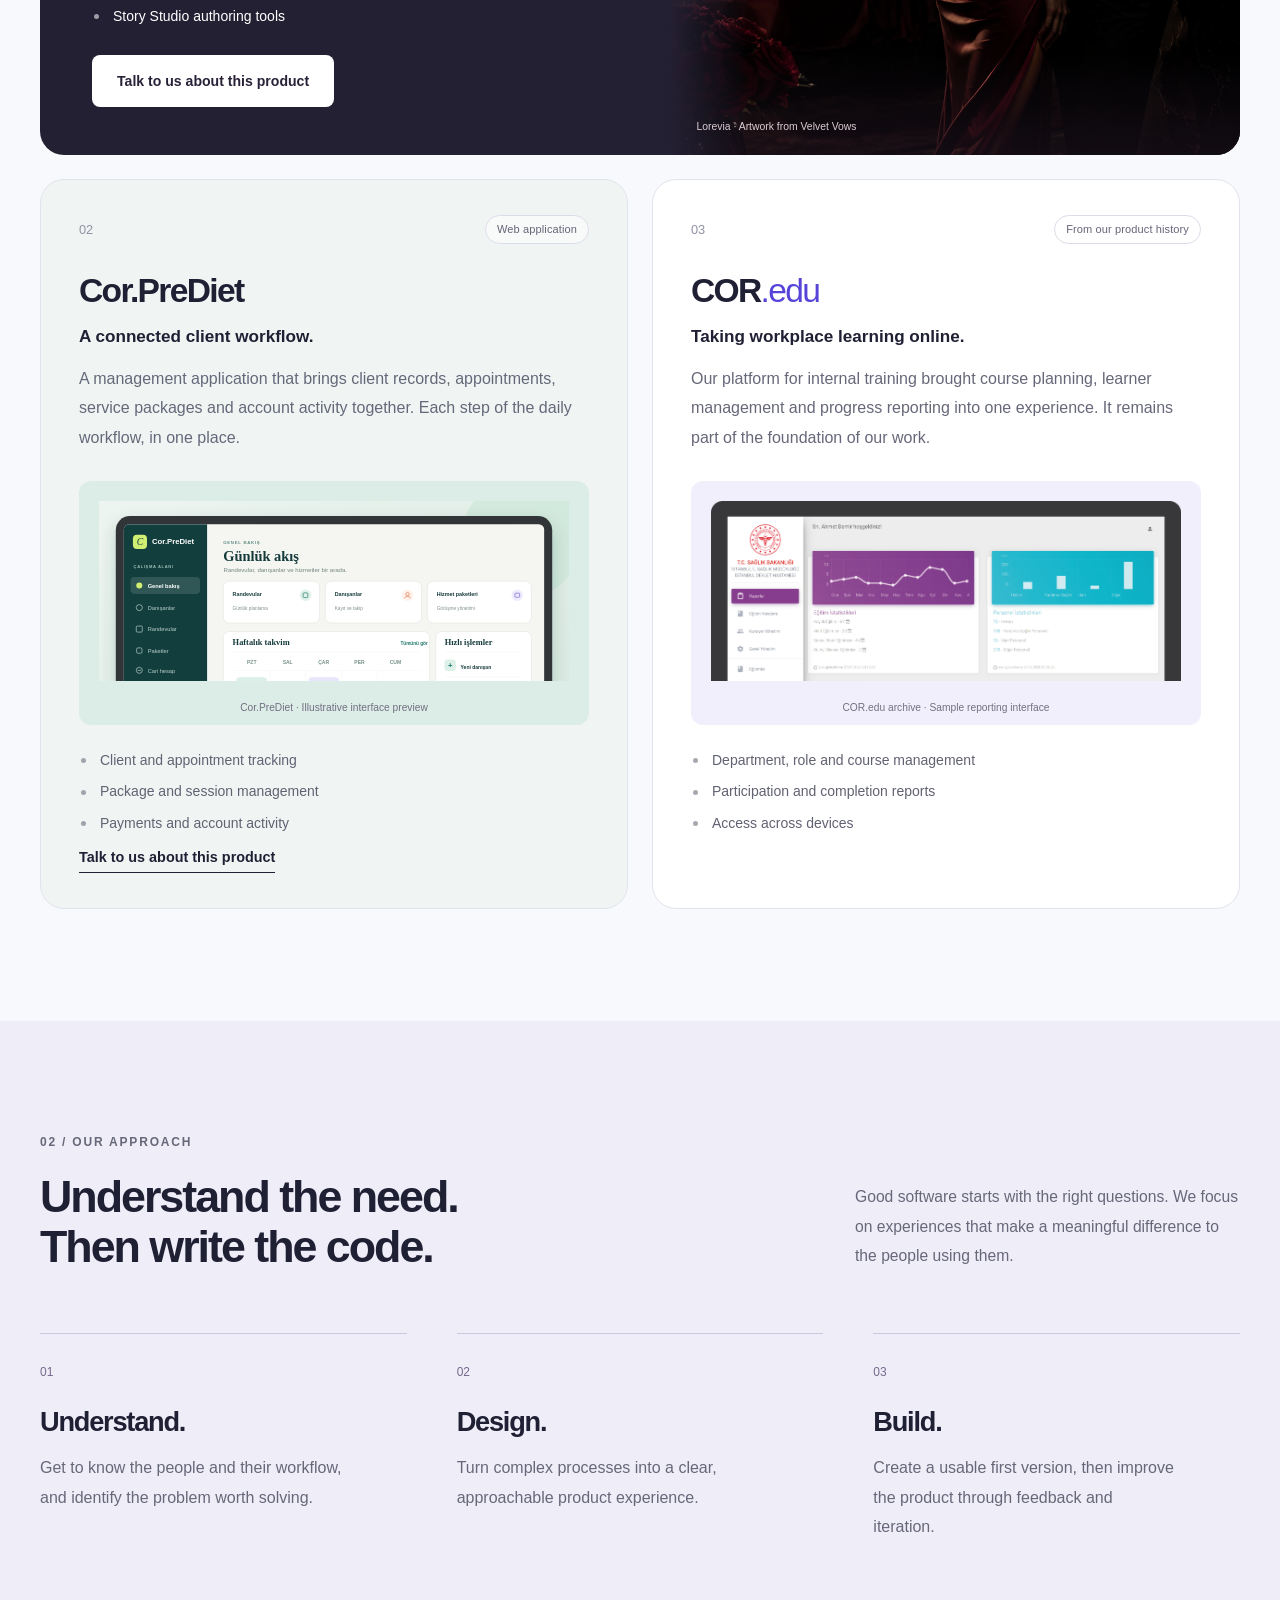
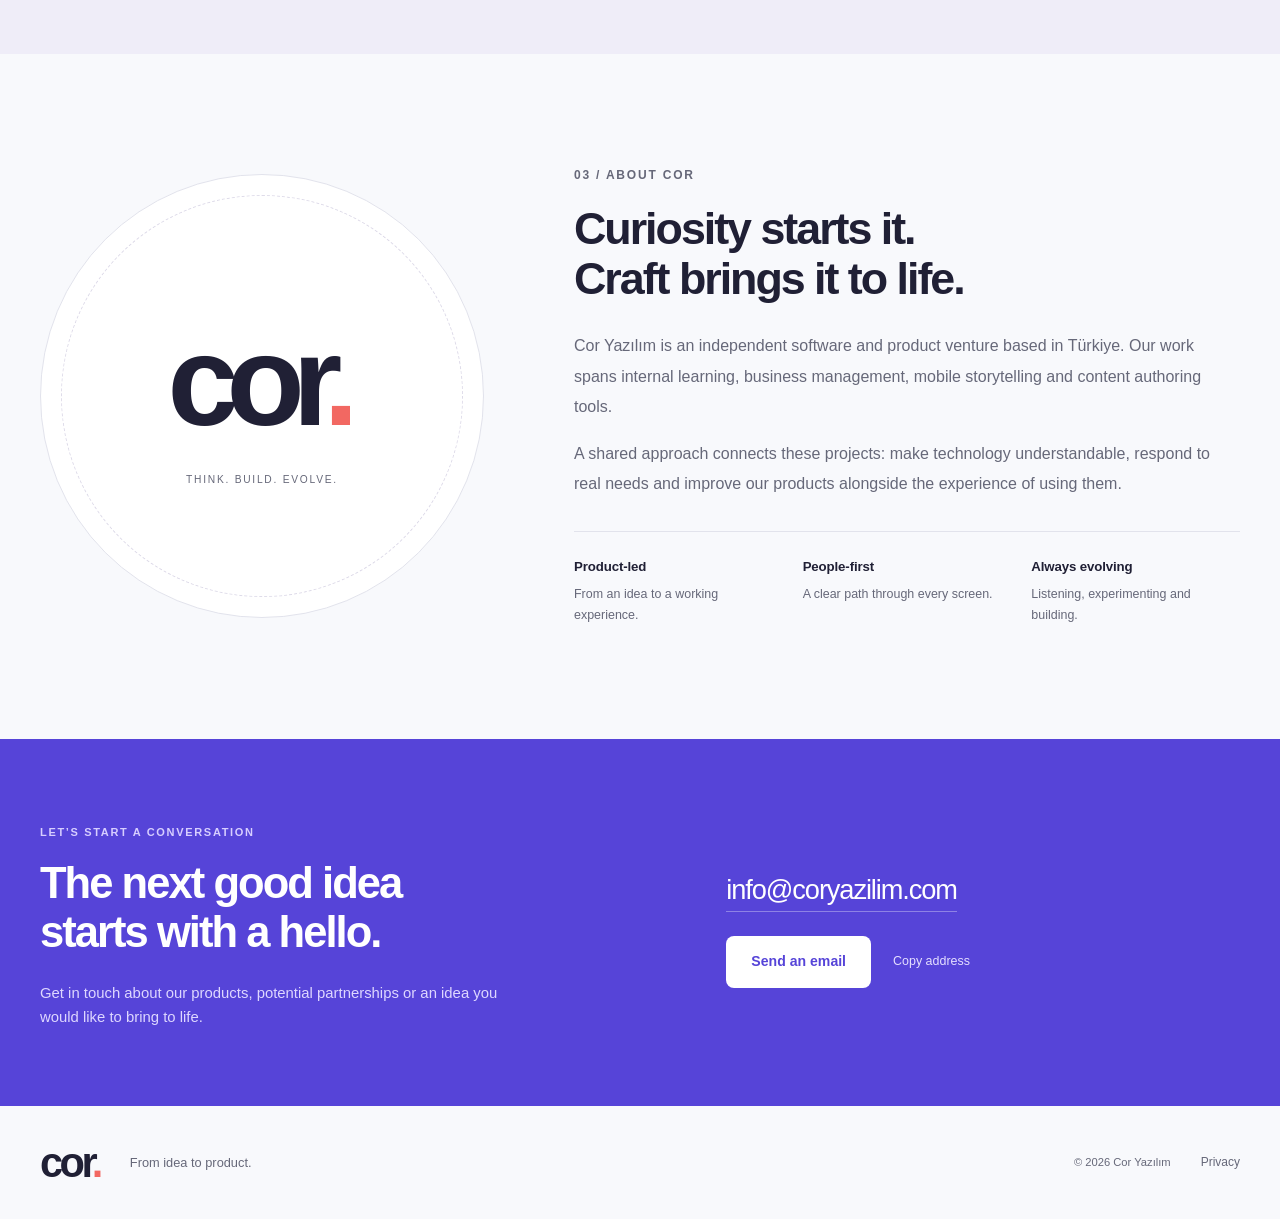
==== commit 9ec51db7: "Match English Cor.PreDiet preview with COR.edu" ====
--- a/en/index.html
+++ b/en/index.html
@@ -32,8 +32,8 @@
   <div class="section-heading"><div><p class="eyebrow">01 / OUR PRODUCTS</p><h2 id="products-title">Different needs.<br>The same drive to build.</h2></div><p>Every product starts with a real need. Explore what we are building and the experience we bring to each new challenge.</p></div>
   <article class="product-feature" id="lorevia"><div class="feature-copy"><div class="product-topline"><span class="product-name">Lorevia</span><span class="badge">In development</span></div><h3>One story.<br>Your choices.</h3><p>Lorevia is our mobile interactive fiction app that puts the reader inside the story. Meet the characters, make your choices and discover the paths each story can take.</p><ul class="feature-list"><li>Choice-driven story paths</li><li>Episodic, mobile-first reading</li><li>Story Studio authoring tools</li></ul><a class="button button-light" href="mailto:info@coryazilim.com?subject=Lorevia">Talk to us about this product</a></div><figure class="lorevia-art"><img src="../assets/lorevia-story.png" alt="Lorevia · Artwork from Velvet Vows" width="941" height="1672" loading="lazy"><figcaption>Lorevia · Artwork from Velvet Vows</figcaption></figure></article>
   <div class="product-grid">
-    <article class="product-card clinic-card" id="prediet"><div class="product-topline"><span class="product-number">02</span><span class="badge badge-light">Web application</span></div><h3>Cor.PreDiet</h3><p class="product-subtitle">A connected client workflow.</p><p>A management application that brings client records, appointments, service packages and account activity together. Each step of the daily workflow, in one place.</p><div class="workflow" aria-label="A connected client workflow."><div><span class="workflow-number">01</span><span>Client</span></div><div><span class="workflow-number">02</span><span>Appointment</span></div><div><span class="workflow-number">03</span><span>Session</span></div><div><span class="workflow-number">04</span><span>Follow-up</span></div></div><ul class="feature-list"><li>Client and appointment tracking</li><li>Package and session management</li><li>Payments and account activity</li></ul><a class="text-link" href="mailto:info@coryazilim.com?subject=Cor.PreDiet">Talk to us about this product</a></article>
-    <article class="product-card edu-card" id="cor-edu"><div class="product-topline"><span class="product-number">03</span><span class="badge badge-light">From our product history</span></div><h3>COR<span>.edu</span></h3><p class="product-subtitle">Taking workplace learning online.</p><p>Our platform for internal training brought course planning, learner management and progress reporting into one experience. It remains part of the foundation of our work.</p><figure class="edu-art"><a href="../assets/cor-edu.png" target="_blank" rel="noopener" aria-label="COR.edu archive · Sample reporting interface"><img src="../assets/cor-edu.png" alt="COR.edu archive · Sample reporting interface" width="4066" height="3309" loading="lazy"></a><figcaption>COR.edu archive · Sample reporting interface</figcaption></figure><ul class="feature-list"><li>Department, role and course management</li><li>Participation and completion reports</li><li>Access across devices</li></ul></article>
+    <article class="product-card clinic-card" id="prediet"><div class="product-topline"><span class="product-number">02</span><span class="badge badge-light">Web application</span></div><h3>Cor.PreDiet</h3><p class="product-subtitle">A connected client workflow.</p><p>A management application that brings client records, appointments, service packages and account activity together. Each step of the daily workflow, in one place.</p><figure class="product-art clinic-art"><a href="../assets/cor-prediet.svg" target="_blank" rel="noopener" aria-label="Cor.PreDiet · Illustrative interface preview"><img src="../assets/cor-prediet.svg" alt="Cor.PreDiet · Illustrative interface preview" width="1400" height="1020" loading="lazy"></a><figcaption>Cor.PreDiet · Illustrative interface preview</figcaption></figure><ul class="feature-list"><li>Client and appointment tracking</li><li>Package and session management</li><li>Payments and account activity</li></ul><a class="text-link" href="mailto:info@coryazilim.com?subject=Cor.PreDiet">Talk to us about this product</a></article>
+    <article class="product-card edu-card" id="cor-edu"><div class="product-topline"><span class="product-number">03</span><span class="badge badge-light">From our product history</span></div><h3>COR<span>.edu</span></h3><p class="product-subtitle">Taking workplace learning online.</p><p>Our platform for internal training brought course planning, learner management and progress reporting into one experience. It remains part of the foundation of our work.</p><figure class="product-art edu-art"><a href="../assets/cor-edu.png" target="_blank" rel="noopener" aria-label="COR.edu archive · Sample reporting interface"><img src="../assets/cor-edu.png" alt="COR.edu archive · Sample reporting interface" width="4066" height="3309" loading="lazy"></a><figcaption>COR.edu archive · Sample reporting interface</figcaption></figure><ul class="feature-list"><li>Department, role and course management</li><li>Participation and completion reports</li><li>Access across devices</li></ul></article>
   </div>
 </section>
 <section id="approach" class="approach section" aria-labelledby="approach-title"><div class="container"><div class="section-heading"><div><p class="eyebrow">02 / OUR APPROACH</p><h2 id="approach-title">Understand the need.<br>Then write the code.</h2></div><p>Good software starts with the right questions. We focus on experiences that make a meaningful difference to the people using them.</p></div><div class="steps"><article><span class="step-number">01</span><h3>Understand.</h3><p>Get to know the people and their workflow, and identify the problem worth solving.</p></article><article><span class="step-number">02</span><h3>Design.</h3><p>Turn complex processes into a clear, approachable product experience.</p></article><article><span class="step-number">03</span><h3>Build.</h3><p>Create a usable first version, then improve the product through feedback and iteration.</p></article></div></div></section>
--- a/assets/site.css
+++ b/assets/site.css
@@ -9,4 +9,11 @@
 @media(max-width:860px){.desktop-nav{display:none}.header-inner{height:82px}.header-actions{margin-left:auto}.menu-toggle{display:flex}.hero{min-height:auto;grid-template-columns:1fr 1fr;padding-block:65px;gap:22px}.hero h1{font-size:4.8vw}.hero .eyebrow{font-size:.6rem;letter-spacing:.1em}.hero-intro{font-size:.98rem}.hero-actions{gap:18px;flex-wrap:wrap}.hero-foot{font-size:.68rem;margin-top:28px}.product-composition{height:410px}.preview-lorevia{height:305px;right:0;width:66%;top:10px}.preview-lorevia-content{left:17px;bottom:20px}.preview-lorevia-content strong{font-size:2rem}.preview-edu{width:56%;min-height:175px;padding:17px;top:105px}.preview-edu strong{font-size:2.2rem}.preview-edu>span:not(.micro-label):not(.edu-symbol){font-size:.68rem}.preview-edu .micro-label{font-size:.5rem}.preview-clinic{gap:11px;padding:15px;bottom:35px;left:1%;width:100%}.preview-clinic strong{font-size:.75rem}.clinic-icon{width:35px;height:35px;font-size:1.5rem}.expertise-strip>.container{flex-wrap:wrap;justify-content:center;padding-block:22px;gap:12px 35px}.expertise-strip i{display:none}.section{padding-block:80px}.section-heading>p{font-size:.9rem;max-width:280px}.section-heading{gap:24px}.product-feature{grid-template-columns:1.1fr .9fr}.feature-copy{padding:32px}.feature-copy h3{font-size:2.15rem}.feature-copy>p{font-size:.9rem}.product-grid{gap:18px}.product-card{padding:26px}.product-subtitle{font-size:1rem}.workflow{grid-template-columns:repeat(2,1fr);margin-block:25px 12px}.workflow>div{flex-direction:row;justify-content:center;padding:13px 6px;font-size:.66rem;gap:7px}.workflow-number{width:23px;height:23px;font-size:.6rem}.steps{gap:28px}.steps p{font-size:.87rem}.about{grid-template-columns:.65fr 1fr;gap:35px}.about-brand>span{font-size:5rem}.about-brand>p{font-size:.47rem}.values{grid-template-columns:1fr;gap:14px}.values>div{display:flex;gap:12px;align-items:baseline}.values h3{min-width:95px;margin:0}.contact-inner{grid-template-columns:1fr 1fr}.contact-actions{padding-top:22px}.contact-actions>div{gap:15px;flex-wrap:wrap}.contact-email{font-size:1.25rem}}
 @media(max-width:600px){.container{width:calc(100% - 44px)}html{scroll-padding-top:88px}.header-inner{height:76px;gap:14px}.wordmark{font-size:2.65rem}.brand{gap:8px}.brand-label{font-size:.54rem;padding-left:10px}.header-contact{display:none}.header-actions{gap:20px}.hero{display:flex;flex-direction:column;align-items:stretch;padding-top:46px;padding-bottom:32px;gap:15px}.hero h1{font-size:clamp(2.65rem,9.6vw,3.7rem);line-height:1.09;margin-top:20px}.hero .eyebrow{font-size:.59rem;letter-spacing:.09em}.hero-intro{font-size:1rem;line-height:1.8;max-width:390px}.hero-actions{margin-top:26px;gap:25px}.hero-foot{font-size:.71rem;margin-top:28px}.product-composition{height:410px;width:min(380px,100%);align-self:center;margin-top:15px}.preview-lorevia{width:59%;height:300px;top:15px;right:6%;}.preview-edu{width:52%;min-height:186px;top:104px;left:3%;padding:21px}.preview-edu strong{font-size:2.5rem}.preview-edu .micro-label{font-size:.52rem}.preview-edu>span:not(.micro-label):not(.edu-symbol){font-size:.74rem}.preview-clinic{left:9%;width:85%;bottom:40px;padding:18px}.preview-clinic strong{font-size:.8rem}.composition-note{right:20px;bottom:12px}.expertise-strip>.container{gap:12px 25px;justify-content:space-between;min-height:94px}.expertise-strip span{font-size:.73rem}.section{padding-block:68px}h2{font-size:2rem;line-height:1.17}.section-heading{display:block;margin-bottom:30px}.section-heading>p{max-width:none;margin-top:23px;font-size:.94rem;line-height:1.85}.eyebrow{font-size:.65rem;letter-spacing:.13em}.product-feature{display:flex;flex-direction:column}.feature-copy{padding:29px}.product-topline{margin-bottom:27px}.feature-copy h3{font-size:2.5rem}.feature-copy>p{font-size:.95rem}.feature-list{font-size:.83rem;margin-top:22px}.feature-copy .button{font-size:.8rem}.lorevia-art{min-height:340px;max-height:340px;overflow:hidden}.lorevia-art img{object-position:50% 38%}.lorevia-art:after{background:linear-gradient(#242033,transparent 24%),linear-gradient(0deg,#181019aa,transparent 18%)}.lorevia-art figcaption{font-size:.6rem;left:24px}.product-grid{grid-template-columns:1fr;gap:20px;margin-top:20px}.product-card{padding:28px}.product-card h3{font-size:2rem}.product-card .badge{font-size:.64rem}.product-card>p:not(.product-subtitle){font-size:.94rem}.workflow{grid-template-columns:repeat(4,1fr);margin-block:27px 14px}.workflow>div{flex-direction:column;padding:15px 4px;gap:8px}.workflow-number{width:30px;height:30px}.edu-art{max-height:250px}.edu-art img{height:177px}.steps{grid-template-columns:1fr;gap:30px;margin-top:37px}.steps article{display:grid;grid-template-columns:35px 1fr;column-gap:15px;padding-top:22px}.step-number{padding-top:6px}.steps h3{margin:0 0 13px;font-size:1.65rem}.steps p{grid-column:2;font-size:.95rem;max-width:none}.about{display:flex;flex-direction:column-reverse;gap:38px}.about-brand{width:220px;align-self:flex-start}.about-brand>span{font-size:5.5rem}.about-brand>p{font-size:.47rem}.about-copy>p:not(.eyebrow){font-size:.96rem}.values{gap:17px}.values h3{font-size:.85rem;min-width:113px}.values p{font-size:.8rem}.contact-section{padding-block:57px 40px}.contact-inner{display:block}.contact-section h2{font-size:2.15rem;line-height:1.16;margin-top:20px}.contact-section p:not(.eyebrow){font-size:.94rem}.contact-actions{padding-top:31px}.contact-email{font-size:clamp(1.15rem,5vw,1.5rem)}.contact-actions>div{gap:24px}.site-footer{padding-block:25px;gap:15px;flex-wrap:wrap}.site-footer>.brand .wordmark{font-size:2.5rem}.site-footer>p{font-size:.76rem}.site-footer>div{width:100%;margin-left:0;justify-content:space-between;font-size:.68rem;border-top:1px solid var(--line);padding-top:15px}.privacy-dialog>div{padding:29px}.privacy-dialog h2{font-size:1.65rem}}
 .composition-orbit{transform:none}.preview-lorevia-content{top:22px;bottom:auto}.preview-lorevia-content>span:last-child{display:none}.preview-lorevia:after{background:linear-gradient(#160f21b3,transparent 55%,#160f2133)}.product-card>p:not(.product-subtitle),.feature-copy>p,.about-copy>p:not(.eyebrow),.steps p{font-size:1rem}.feature-list,.product-card .feature-list{font-size:.875rem}
+.product-art{margin-top:28px;width:100%;height:244px;overflow:hidden;position:relative;background:#f1effb;border-radius:12px;flex-shrink:0;padding:20px 20px 33px}
+.product-art img{width:100%;height:180px;object-fit:cover;object-position:top;transition:transform .4s}
+.product-art a:hover img{transform:scale(1.025)}
+.product-art figcaption{color:#727082;font-size:.64rem;text-align:center;position:absolute;bottom:8px;left:8px;right:8px}
+.clinic-art{background:#dcece7}
+.clinic-card .feature-list{margin-bottom:8px}
+@media(max-width:600px){.product-art{height:250px}.product-art img{height:177px}}
 @media(prefers-reduced-motion:reduce){html{scroll-behavior:auto}*,*:before,*:after{transition:none!important;animation:none!important}}
